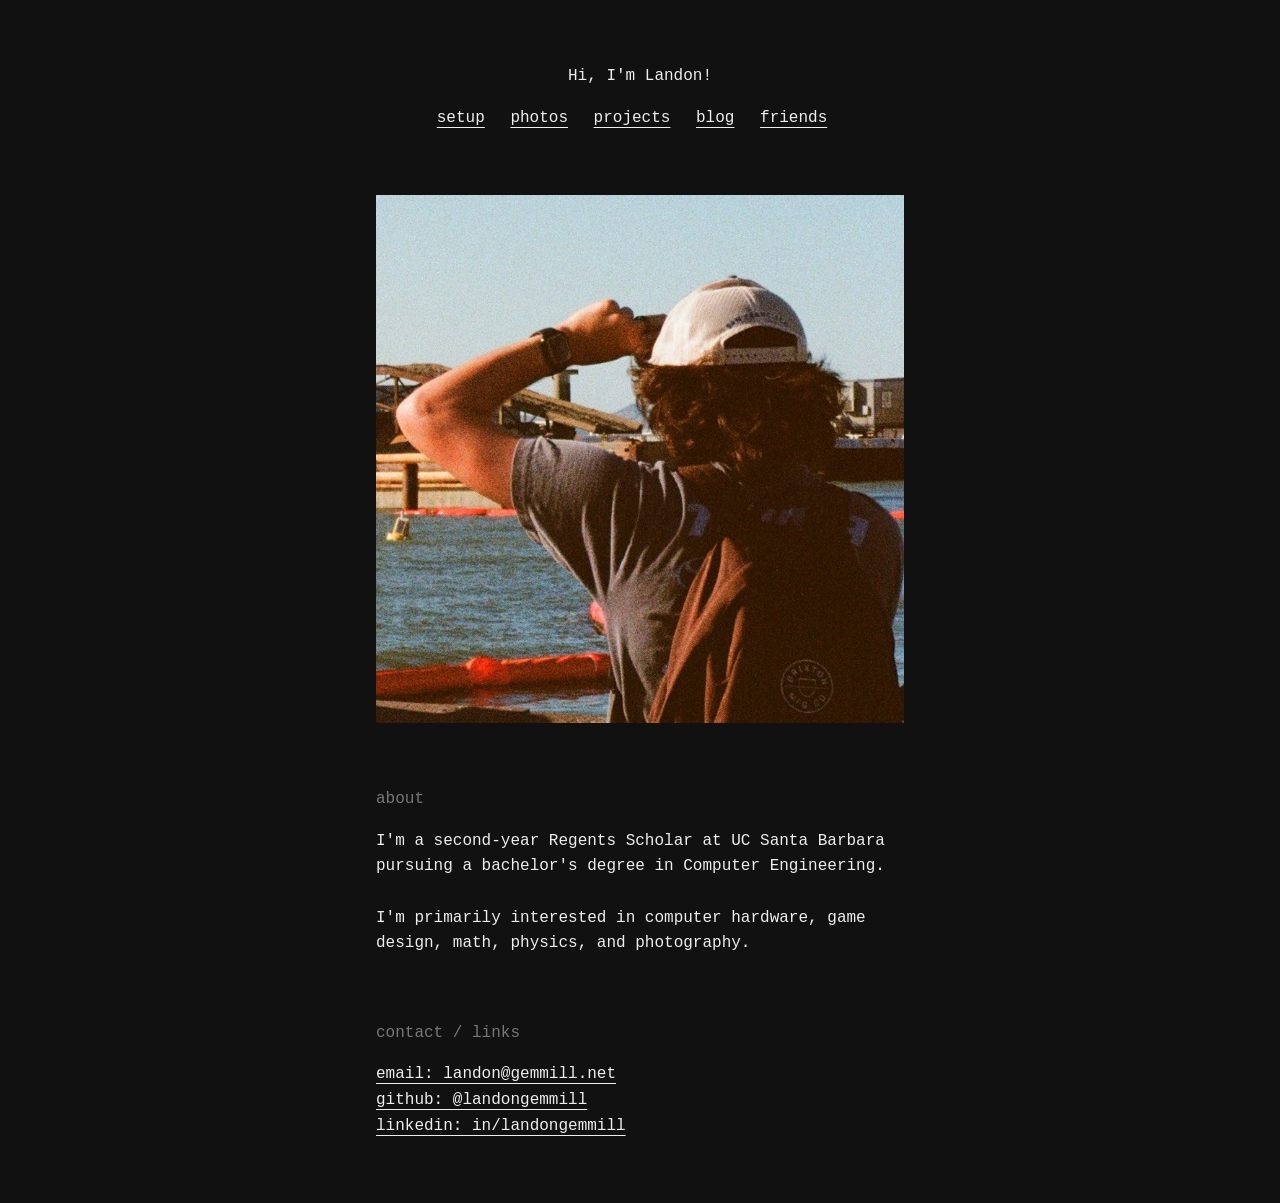
==== index.html @ 4b093f1a "exclamation point update (HUGE)" ====
<!DOCTYPE html>
<html lang="en">
  <head>
    <meta charset="utf-8">
    <meta name="viewport" content="width=device-width, initial-scale=1">
    <title>Welcome · Landon Gemmill</title>
    <meta name="description" content="My personal website / portfolio">
    <meta name="author" content="Landon Gemmill">
    <meta name="robots" content="max-image-preview:large">
    <link rel="canonical" href="https://gemmill.net/">

    <meta property="og:type" content="website">
    <meta property="og:site_name" content="Landon Gemmill">
    <meta property="og:title" content="Welcome · Landon Gemmill">
    <meta property="og:description" content="My personal website / portfolio">
    <meta property="og:url" content="https://gemmill.net/">
    <meta property="og:image" content="https://gemmill.net/assets/icon.jpg">
    <meta property="og:image:width" content="732">
    <meta property="og:image:height" content="732">
    <meta property="og:image:alt" content="Landon Gemmill">
    <meta name="twitter:card" content="summary">

    <link rel="stylesheet" href="style.css">
    <link rel="icon" href="assets/favicon.ico">
  </head>
  <body>
    <main>
      <div class="center">
        <h1>Hi, I'm Landon!</h1>
        <nav>
          <a href="/setup">setup</a>
          <a href="/photos">photos</a>
          <a href="/projects">projects</a>
          <a href="/blog">blog</a>
          <a href="/friends">friends</a>
        </nav>
      </div>
      <section id="photo">
        <img src="assets/icon.jpg" alt="Landon Gemmill" width="732" height="732">
      </section>
      <section>
        <h2>about</h2>
        <p>I'm a second-year Regents Scholar at UC Santa Barbara pursuing a bachelor's degree in Computer Engineering.</p>
        <br>
        <p>I'm primarily interested in computer hardware, game design, math, physics, and photography.</p>
      </section>
      <h2>contact / links</h2>
      <ul>
        <li><a href="mailto:landon@gemmill.net">email: landon@gemmill.net</a></li>
        <li><a href="https://github.com/landongemmill" rel="me">github: @landongemmill</a></li>
        <li><a href="https://linkedin.com/in/landongemmill" rel="me">linkedin: in/landongemmill</a></li>
      </ul>
      <script type="application/ld+json">
      {
        "@context": "https://schema.org",
        "@type": "Person",
        "name": "Landon Gemmill",
        "url": "https://gemmill.net/",
        "image": "https://gemmill.net/assets/icon.jpg",
        "email": "mailto:landon@gemmill.net",
        "affiliation": { "@type": "CollegeOrUniversity", "name": "University of California, Santa Barbara" },
        "sameAs": [
          "https://github.com/landongemmill",
          "https://linkedin.com/in/landongemmill"
        ]
      }
      </script>
    </main>
  </body>
</html>
---- style.css ----
/* Primary website colors, we don't care if you use light mode */
:root {
  --fg: #eee;
  --bg: #111;
  --muted: #777;
}

/* Don't let the browser control the size of stuff, we control allat */
* { margin: 0; padding: 0; box-sizing: border-box; }

/* KILL THE SCROLL BAR!!! */
html { scrollbar-width: none; }
html::-webkit-scrollbar { display: none; }

/* Basic stuff, our font, our colors and such */
body {
  font: 16px/1.6 ui-monospace, monospace;
  color: var(--fg);
  background: var(--bg);
}

/* fade in animation */
@keyframes fadeIn {
  from {
    opacity: 0;
    transform: translateY(-5px);
  }
  to {
    opacity: 1;
    transform: translateY(0px);
  }
}

/* Makes sure all of our stuff is in a nice little vertical rectangle */
main {
  max-width: 560px;
  margin: 0 auto;
  padding: 4rem 1rem;

  animation: fadeIn 0.175s ease-out;
}

/* This is for the title and nav bars and stuff */
.center {
  text-align: center;
}

h1 { font-size: 1rem; font-weight: normal; }

h2 {
  font-size: 1rem;
  font-weight: normal;
  color: var(--muted);
  margin-bottom: 1rem;
}

nav { margin: 1rem 0 4rem; }
nav a { margin-right: 1rem; }

section { margin-bottom: 4rem; }

a { color: inherit; text-underline-offset: 5px; }
a:hover { color: var(--muted); }
ul { list-style: none; }

pre {
  font: inherit;
  font-size: 0.7rem;
  line-height: 1.3;
  overflow-x: auto;
}

#photo img {
  width: 100%;
  height: auto;
  display: block;
}

/* The evil fastfetch element (this is really bad but i dont want to do scripting for it) */
.fastfetch {
  width: max-content;
  max-width: calc(100vw - 2rem);
  margin-left: 50%;
  transform: translateX(-50%);
  font-size: 0.8rem;
  overflow-x: auto;
  overflow-y: hidden;
}

.fastfetch b { color: #1d99f3; }
.fastfetch .w { color: var(--fg); }

.fastfetch .palette {
  display: inline-block;
  width: 24ch;
  height: 1.3em;
  vertical-align: top;
  background: linear-gradient(to right,
    #232627 0 12.5%, #ed1515 0 25%, #11d116 0 37.5%, #f67400 0 50%,
    #1d99f3 0 62.5%, #9b59b6 0 75%, #1abc9c 0 87.5%, #fcfcfc 0);
}

.fastfetch .palette.bright {
  background: linear-gradient(to right,
    #7f8c8d 0 12.5%, #c0392b 0 25%, #1cdc9a 0 37.5%, #fdbc4b 0 50%,
    #3daee9 0 62.5%, #8e44ad 0 75%, #16a085 0 87.5%, #ffffff 0);
}

/* Gallery stuff!!! This shows the images */
#gallery {
  width: min(100vw - 4rem, 1600px);
  margin-left: 50%;
  transform: translateX(-50%);
  display: grid;
  grid-template-columns: repeat(auto-fill, minmax(200px, 1fr));
  gap: 8px;
}

#gallery img {
  width: 100%;
  aspect-ratio: 1 / 1;
  object-fit: cover;
  cursor: pointer;
}

/* overlay stuff for clicking on images */
#overlay {
  display: none;
  position: fixed;
  inset: 0;
  background: rgba(0, 0, 0, 0.8);
  justify-content: center;
  align-items: center;
  z-index: 100;
}

#overlay.open {
  display: flex;
}

#overlay-img {
  max-width: 95vw;
  max-height: 95vh;
}
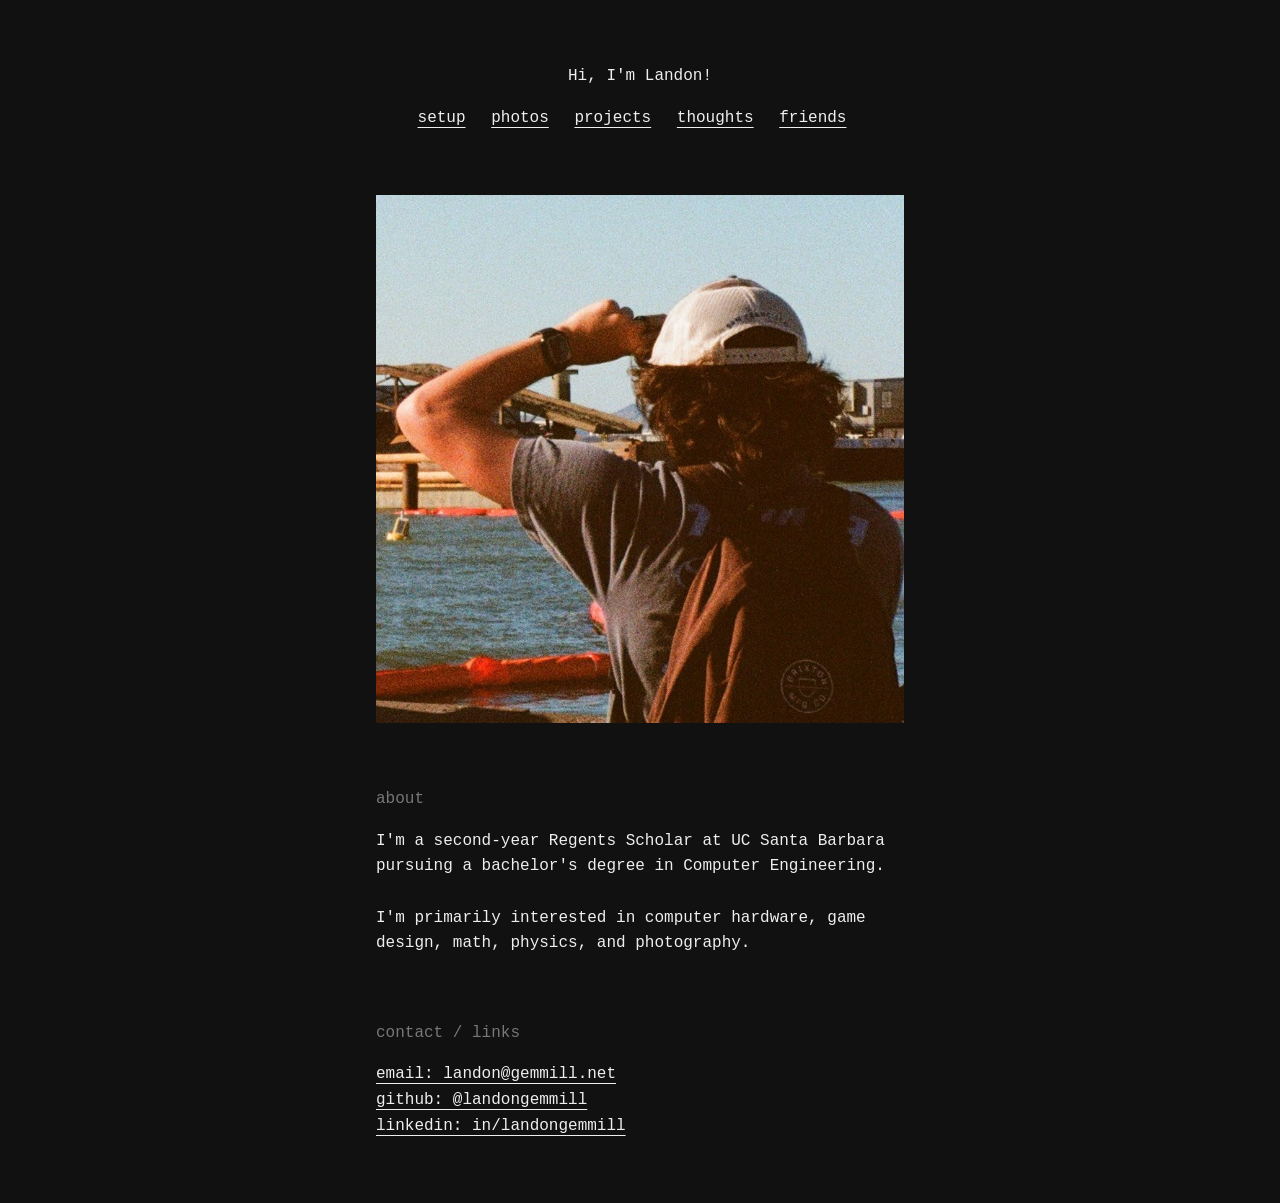
==== commit 58d1657f: "renamed blog to thoughts" ====
--- a/index.html
+++ b/index.html
@@ -31,7 +31,7 @@
           <a href="/setup">setup</a>
           <a href="/photos">photos</a>
           <a href="/projects">projects</a>
-          <a href="/blog">blog</a>
+          <a href="/thoughts">thoughts</a>
           <a href="/friends">friends</a>
         </nav>
       </div>
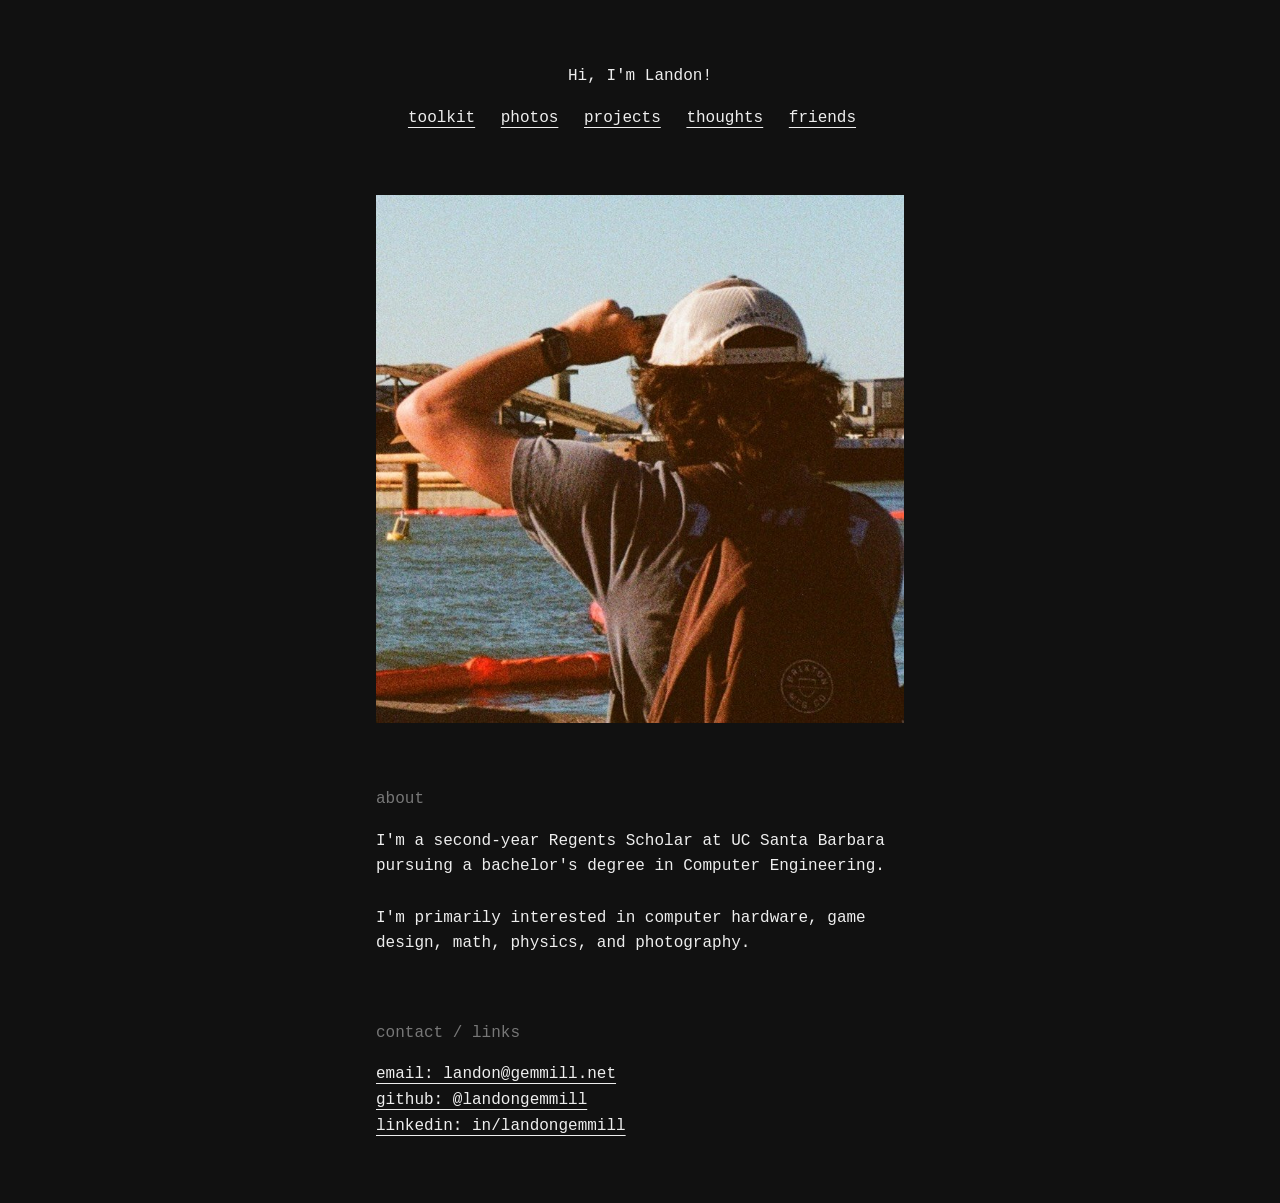
==== commit c12f9ef3: "renamed setup to toolkit (HUGE TOO)" ====
--- a/index.html
+++ b/index.html
@@ -28,7 +28,7 @@
       <div class="center">
         <h1>Hi, I'm Landon!</h1>
         <nav>
-          <a href="/setup">setup</a>
+          <a href="/toolkit">toolkit</a>
           <a href="/photos">photos</a>
           <a href="/projects">projects</a>
           <a href="/thoughts">thoughts</a>
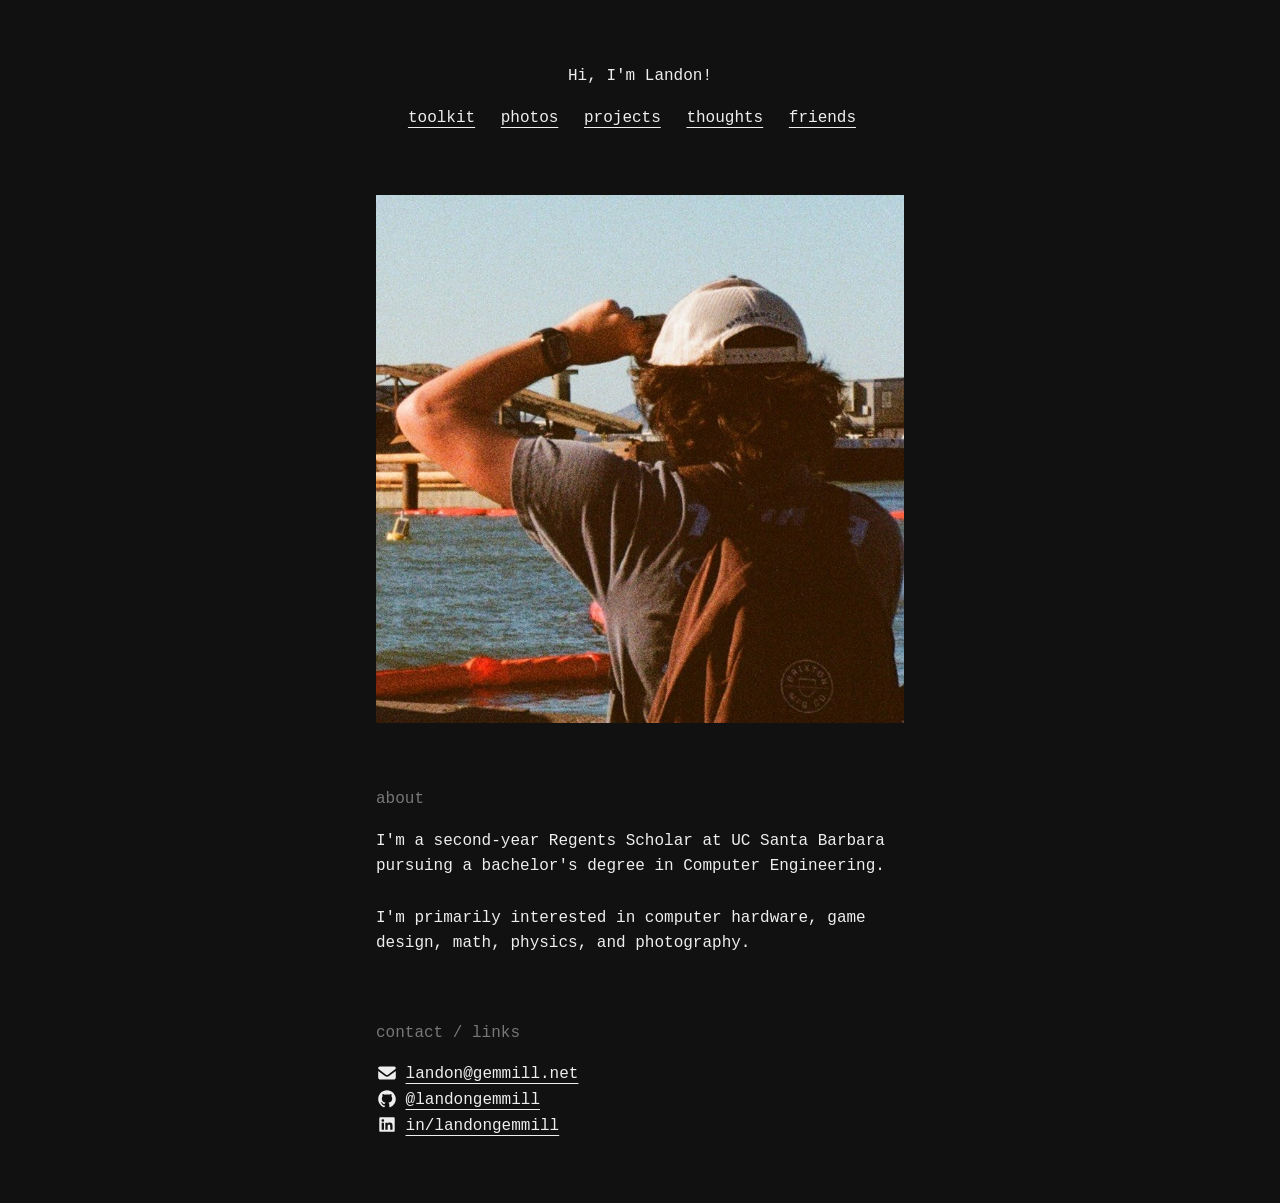
==== commit 03220085: "added icons to the index page" ====
--- a/index.html
+++ b/index.html
@@ -46,9 +46,9 @@
       </section>
       <h2>contact / links</h2>
       <ul>
-        <li><a href="mailto:landon@gemmill.net">email: landon@gemmill.net</a></li>
-        <li><a href="https://github.com/landongemmill" rel="me">github: @landongemmill</a></li>
-        <li><a href="https://linkedin.com/in/landongemmill" rel="me">linkedin: in/landongemmill</a></li>
+        <li><a href="mailto:landon@gemmill.net"><span class="icon" style="--icon: url(assets/mail.svg)"></span>landon@gemmill.net</a></li>
+        <li><a href="https://github.com/landongemmill" rel="me"><span class="icon" style="--icon: url(assets/github.svg)"></span>@landongemmill</a></li>
+        <li><a href="https://linkedin.com/in/landongemmill" rel="me"><span class="icon" style="--icon: url(assets/linkedin.svg)"></span>in/landongemmill</a></li>
       </ul>
       <script type="application/ld+json">
       {
--- a/style.css
+++ b/style.css
@@ -141,4 +141,15 @@
 #overlay-img {
   max-width: 95vw;
   max-height: 95vh;
+}
+
+/* icon stuff for the index page */
+.icon {
+  display: inline-block;
+  width: 1.35em;
+  height: 1.35em;
+  margin-right: 0.5em;
+  vertical-align: -0.35em;
+  background: currentColor;
+  mask: var(--icon) center;
 }
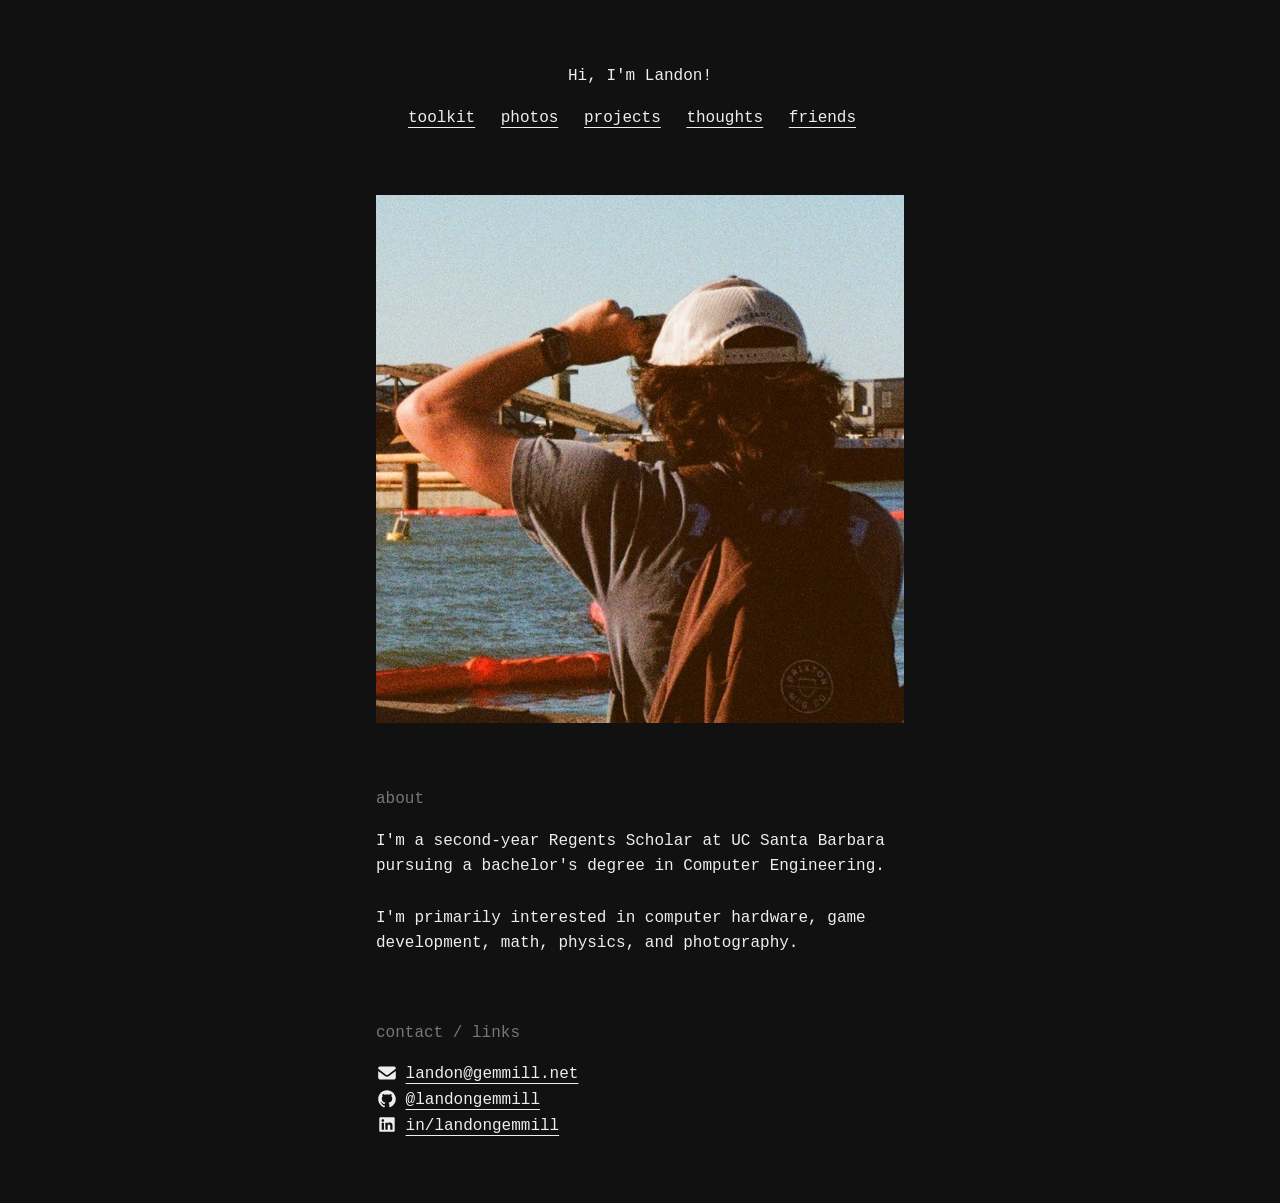
==== commit 0ee7aeaa: "changed index interests again" ====
--- a/index.html
+++ b/index.html
@@ -42,7 +42,7 @@
         <h2>about</h2>
         <p>I'm a second-year Regents Scholar at UC Santa Barbara pursuing a bachelor's degree in Computer Engineering.</p>
         <br>
-        <p>I'm primarily interested in computer hardware, game design, math, physics, and photography.</p>
+        <p>I'm primarily interested in computer hardware, game development, math, physics, and photography.</p>
       </section>
       <h2>contact / links</h2>
       <ul>
